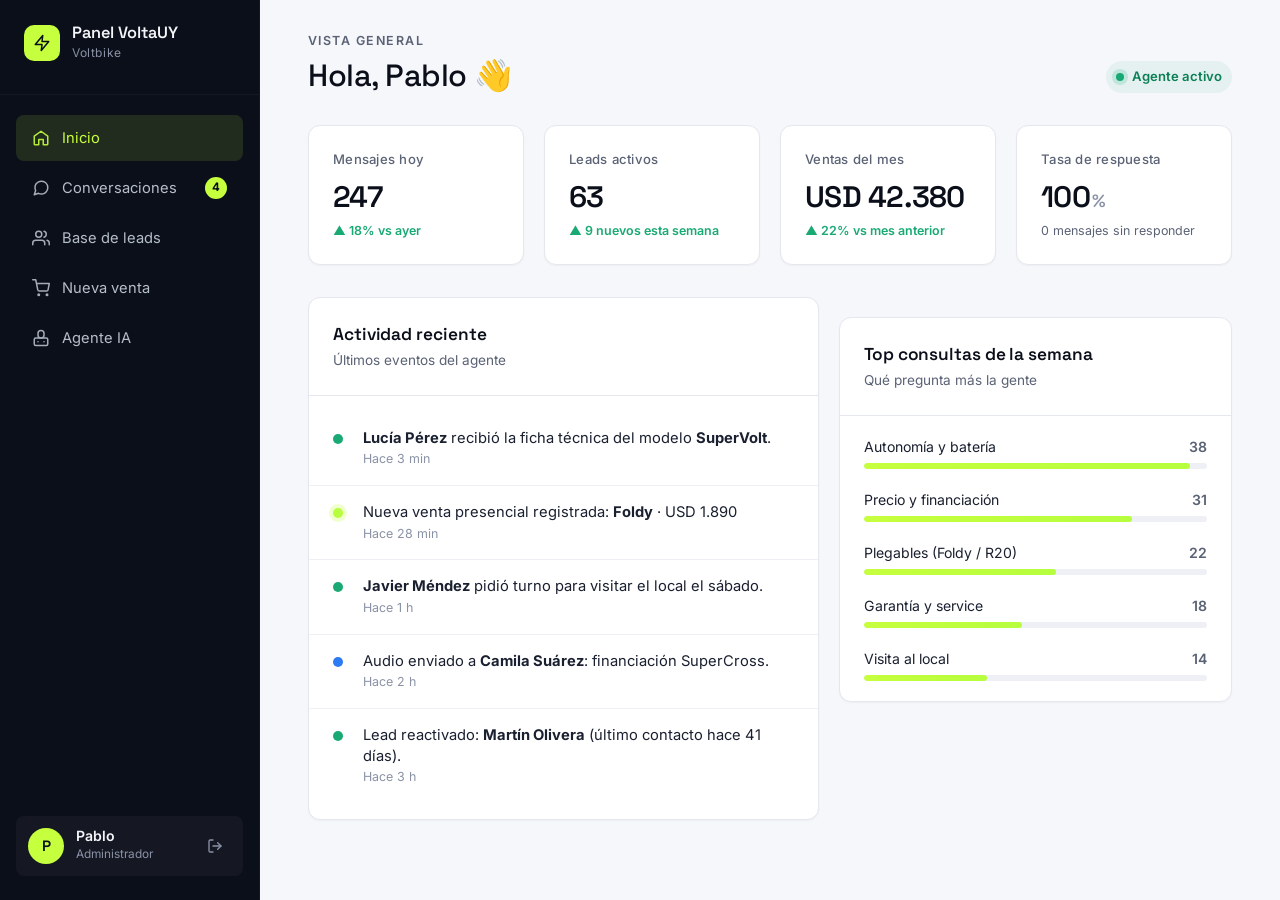
==== panel.html @ d576629a "Primera versión del Panel VoltaUY (demo para llamada de ventas) Sitio estático con login y panel nav" ====
<!DOCTYPE html>
<html lang="es">
<head>
  <meta charset="UTF-8" />
  <meta name="viewport" content="width=device-width, initial-scale=1.0" />
  <meta name="robots" content="noindex, nofollow" />
  <title>Panel VoltaUY</title>

  <link rel="preconnect" href="https://fonts.googleapis.com" />
  <link rel="preconnect" href="https://fonts.gstatic.com" crossorigin />
  <link href="https://fonts.googleapis.com/css2?family=Inter:wght@300;400;500;600;700&family=Space+Grotesk:wght@400;500;600;700&display=swap" rel="stylesheet" />

  <link rel="stylesheet" href="styles.css" />
</head>
<body class="app-body">

  <!-- ============================================================
       LAYOUT
       ============================================================ -->
  <div class="app">

    <!-- ============== SIDEBAR ============== -->
    <aside class="sidebar">
      <div class="sidebar__brand">
        <div class="sidebar__logo" aria-hidden="true">
          <svg viewBox="0 0 24 24" fill="none" stroke="currentColor" stroke-width="2" stroke-linecap="round" stroke-linejoin="round">
            <polygon points="13 2 3 14 12 14 11 22 21 10 12 10 13 2" />
          </svg>
        </div>
        <div>
          <p class="sidebar__brand-name">Panel VoltaUY</p>
          <p class="sidebar__brand-sub">Voltbike</p>
        </div>
      </div>

      <nav class="nav">
        <button type="button" class="nav__item is-active" data-view="inicio">
          <svg viewBox="0 0 24 24" fill="none" stroke="currentColor" stroke-width="2" stroke-linecap="round" stroke-linejoin="round"><path d="M3 9.5 12 3l9 6.5V20a1 1 0 0 1-1 1h-5v-7h-6v7H4a1 1 0 0 1-1-1z"/></svg>
          <span>Inicio</span>
        </button>
        <button type="button" class="nav__item" data-view="conversaciones">
          <svg viewBox="0 0 24 24" fill="none" stroke="currentColor" stroke-width="2" stroke-linecap="round" stroke-linejoin="round"><path d="M21 11.5a8.38 8.38 0 0 1-.9 3.8 8.5 8.5 0 0 1-7.6 4.7 8.38 8.38 0 0 1-3.8-.9L3 21l1.9-5.7a8.38 8.38 0 0 1-.9-3.8 8.5 8.5 0 0 1 4.7-7.6 8.38 8.38 0 0 1 3.8-.9h.5a8.48 8.48 0 0 1 8 8v.5z"/></svg>
          <span>Conversaciones</span>
          <span class="nav__badge">4</span>
        </button>
        <button type="button" class="nav__item" data-view="leads">
          <svg viewBox="0 0 24 24" fill="none" stroke="currentColor" stroke-width="2" stroke-linecap="round" stroke-linejoin="round"><path d="M17 21v-2a4 4 0 0 0-4-4H5a4 4 0 0 0-4 4v2"/><circle cx="9" cy="7" r="4"/><path d="M23 21v-2a4 4 0 0 0-3-3.87"/><path d="M16 3.13a4 4 0 0 1 0 7.75"/></svg>
          <span>Base de leads</span>
        </button>
        <button type="button" class="nav__item" data-view="venta">
          <svg viewBox="0 0 24 24" fill="none" stroke="currentColor" stroke-width="2" stroke-linecap="round" stroke-linejoin="round"><circle cx="9" cy="21" r="1"/><circle cx="20" cy="21" r="1"/><path d="M1 1h4l2.7 13.4a2 2 0 0 0 2 1.6h9.7a2 2 0 0 0 2-1.6L23 6H6"/></svg>
          <span>Nueva venta</span>
        </button>
        <button type="button" class="nav__item" data-view="agente">
          <svg viewBox="0 0 24 24" fill="none" stroke="currentColor" stroke-width="2" stroke-linecap="round" stroke-linejoin="round"><path d="M12 2a4 4 0 0 1 4 4v2a4 4 0 0 1-8 0V6a4 4 0 0 1 4-4z"/><rect x="3" y="12" width="18" height="10" rx="2"/><path d="M8 17h.01"/><path d="M16 17h.01"/></svg>
          <span>Agente IA</span>
        </button>
      </nav>

      <div class="sidebar__foot">
        <div class="userpill" id="userPill">
          <div class="userpill__avatar">P</div>
          <div class="userpill__info">
            <p class="userpill__name" id="userName">Pablo</p>
            <p class="userpill__role">Administrador</p>
          </div>
          <button type="button" class="userpill__out" id="logoutBtn" title="Cerrar sesión">
            <svg viewBox="0 0 24 24" fill="none" stroke="currentColor" stroke-width="2" stroke-linecap="round" stroke-linejoin="round"><path d="M9 21H5a2 2 0 0 1-2-2V5a2 2 0 0 1 2-2h4"/><polyline points="16 17 21 12 16 7"/><line x1="21" y1="12" x2="9" y2="12"/></svg>
          </button>
        </div>
      </div>
    </aside>

    <!-- ============== MAIN ============== -->
    <main class="main">

      <!-- =================================================
           VIEW: INICIO
           ================================================= -->
      <section class="view is-active" data-view="inicio">
        <header class="view__head">
          <div>
            <p class="view__crumb">Vista general</p>
            <h1 class="view__title">Hola, <span id="greetName">Pablo</span> 👋</h1>
          </div>
          <div class="view__head-right">
            <span class="status status--ok"><span class="status__dot"></span> Agente activo</span>
          </div>
        </header>

        <div class="kpis">
          <article class="kpi">
            <p class="kpi__label">Mensajes hoy</p>
            <p class="kpi__value">247</p>
            <p class="kpi__delta kpi__delta--up">▲ 18% vs ayer</p>
          </article>
          <article class="kpi">
            <p class="kpi__label">Leads activos</p>
            <p class="kpi__value">63</p>
            <p class="kpi__delta kpi__delta--up">▲ 9 nuevos esta semana</p>
          </article>
          <article class="kpi">
            <p class="kpi__label">Ventas del mes</p>
            <p class="kpi__value">USD 42.380</p>
            <p class="kpi__delta kpi__delta--up">▲ 22% vs mes anterior</p>
          </article>
          <article class="kpi">
            <p class="kpi__label">Tasa de respuesta</p>
            <p class="kpi__value">100<span class="kpi__small">%</span></p>
            <p class="kpi__delta">0 mensajes sin responder</p>
          </article>
        </div>

        <div class="row">
          <article class="panel">
            <header class="panel__head">
              <h2 class="panel__title">Actividad reciente</h2>
              <p class="panel__sub">Últimos eventos del agente</p>
            </header>
            <ul class="activity">
              <li class="activity__item">
                <span class="activity__dot activity__dot--ok"></span>
                <div>
                  <p class="activity__text"><b>Lucía Pérez</b> recibió la ficha técnica del modelo <b>SuperVolt</b>.</p>
                  <p class="activity__time">Hace 3 min</p>
                </div>
              </li>
              <li class="activity__item">
                <span class="activity__dot activity__dot--sale"></span>
                <div>
                  <p class="activity__text">Nueva venta presencial registrada: <b>Foldy</b> · USD 1.890</p>
                  <p class="activity__time">Hace 28 min</p>
                </div>
              </li>
              <li class="activity__item">
                <span class="activity__dot activity__dot--ok"></span>
                <div>
                  <p class="activity__text"><b>Javier Méndez</b> pidió turno para visitar el local el sábado.</p>
                  <p class="activity__time">Hace 1 h</p>
                </div>
              </li>
              <li class="activity__item">
                <span class="activity__dot activity__dot--audio"></span>
                <div>
                  <p class="activity__text">Audio enviado a <b>Camila Suárez</b>: financiación SuperCross.</p>
                  <p class="activity__time">Hace 2 h</p>
                </div>
              </li>
              <li class="activity__item">
                <span class="activity__dot activity__dot--ok"></span>
                <div>
                  <p class="activity__text">Lead reactivado: <b>Martín Olivera</b> (último contacto hace 41 días).</p>
                  <p class="activity__time">Hace 3 h</p>
                </div>
              </li>
            </ul>
          </article>

          <article class="panel">
            <header class="panel__head">
              <h2 class="panel__title">Top consultas de la semana</h2>
              <p class="panel__sub">Qué pregunta más la gente</p>
            </header>
            <ul class="bars">
              <li>
                <div class="bars__row"><span>Autonomía y batería</span><span class="bars__n">38</span></div>
                <div class="bars__track"><div class="bars__fill" style="width: 95%"></div></div>
              </li>
              <li>
                <div class="bars__row"><span>Precio y financiación</span><span class="bars__n">31</span></div>
                <div class="bars__track"><div class="bars__fill" style="width: 78%"></div></div>
              </li>
              <li>
                <div class="bars__row"><span>Plegables (Foldy / R20)</span><span class="bars__n">22</span></div>
                <div class="bars__track"><div class="bars__fill" style="width: 56%"></div></div>
              </li>
              <li>
                <div class="bars__row"><span>Garantía y service</span><span class="bars__n">18</span></div>
                <div class="bars__track"><div class="bars__fill" style="width: 46%"></div></div>
              </li>
              <li>
                <div class="bars__row"><span>Visita al local</span><span class="bars__n">14</span></div>
                <div class="bars__track"><div class="bars__fill" style="width: 36%"></div></div>
              </li>
            </ul>
          </article>
        </div>
      </section>

      <!-- =================================================
           VIEW: CONVERSACIONES
           ================================================= -->
      <section class="view" data-view="conversaciones">
        <header class="view__head">
          <div>
            <p class="view__crumb">WhatsApp · en vivo</p>
            <h1 class="view__title">Conversaciones</h1>
          </div>
          <div class="view__head-right">
            <span class="status status--ok"><span class="status__dot"></span> El agente está atendiendo</span>
          </div>
        </header>

        <div class="chats">

          <!-- chat list -->
          <aside class="chats__list">
            <div class="chats__search">
              <svg viewBox="0 0 24 24" fill="none" stroke="currentColor" stroke-width="2" stroke-linecap="round" stroke-linejoin="round"><circle cx="11" cy="11" r="8"/><line x1="21" y1="21" x2="16.65" y2="16.65"/></svg>
              <input type="text" placeholder="Buscar conversación..." />
            </div>

            <button type="button" class="chat is-active" data-chat="lucia">
              <div class="chat__avatar" style="background:#FCE3B4;color:#7B4A00">LP</div>
              <div class="chat__body">
                <div class="chat__top"><span class="chat__name">Lucía Pérez</span><span class="chat__time">14:02</span></div>
                <p class="chat__preview">Perfecto, ¿la SuperVolt tiene autonomía...</p>
              </div>
              <span class="chat__badge">2</span>
            </button>

            <button type="button" class="chat" data-chat="javier">
              <div class="chat__avatar" style="background:#D7F1FF;color:#0B5A82">JM</div>
              <div class="chat__body">
                <div class="chat__top"><span class="chat__name">Javier Méndez</span><span class="chat__time">13:48</span></div>
                <p class="chat__preview">Buenísimo, paso el sábado por el local.</p>
              </div>
            </button>

            <button type="button" class="chat" data-chat="camila">
              <div class="chat__avatar" style="background:#E5E0FF;color:#3B2A8C">CS</div>
              <div class="chat__body">
                <div class="chat__top"><span class="chat__name">Camila Suárez</span><span class="chat__time">13:21</span></div>
                <p class="chat__preview">🎙️ Audio enviado · financiación</p>
              </div>
            </button>

            <button type="button" class="chat" data-chat="martin">
              <div class="chat__avatar" style="background:#FFE0E0;color:#8A1A1A">MO</div>
              <div class="chat__body">
                <div class="chat__top"><span class="chat__name">Martín Olivera</span><span class="chat__time">12:55</span></div>
                <p class="chat__preview">Sí, sigo interesado en la Grace.</p>
              </div>
            </button>

            <button type="button" class="chat" data-chat="sofia">
              <div class="chat__avatar" style="background:#E0F4DD;color:#1F5C18">SR</div>
              <div class="chat__body">
                <div class="chat__top"><span class="chat__name">Sofía Ramos</span><span class="chat__time">12:30</span></div>
                <p class="chat__preview">¿La Plegable R20 viene en negro?</p>
              </div>
            </button>

            <button type="button" class="chat" data-chat="diego">
              <div class="chat__avatar" style="background:#F4E4D9;color:#7A4218">DV</div>
              <div class="chat__body">
                <div class="chat__top"><span class="chat__name">Diego Vázquez</span><span class="chat__time">11:42</span></div>
                <p class="chat__preview">Listo, espero la confirmación.</p>
              </div>
            </button>

            <button type="button" class="chat" data-chat="ana">
              <div class="chat__avatar" style="background:#DFEEFF;color:#1A4480">AT</div>
              <div class="chat__body">
                <div class="chat__top"><span class="chat__name">Ana Torres</span><span class="chat__time">10:08</span></div>
                <p class="chat__preview">Gracias por la info, lo pienso y aviso.</p>
              </div>
            </button>
          </aside>

          <!-- chat detail -->
          <section class="chats__view">
            <header class="chats__head">
              <div class="chats__head-info">
                <div class="chat__avatar chat__avatar--lg" style="background:#FCE3B4;color:#7B4A00">LP</div>
                <div>
                  <p class="chats__name" id="chatName">Lucía Pérez</p>
                  <p class="chats__phone" id="chatPhone">+598 99 412 380 · en conversación</p>
                </div>
              </div>
              <div class="chats__head-actions">
                <button type="button" class="btn btn--ghost" id="takeControlBtn">
                  <svg viewBox="0 0 24 24" fill="none" stroke="currentColor" stroke-width="2" stroke-linecap="round" stroke-linejoin="round"><rect x="6" y="4" width="4" height="16"/><rect x="14" y="4" width="4" height="16"/></svg>
                  Pausar agente
                </button>
              </div>
            </header>

            <div class="chats__banner" id="chatBanner">
              <svg viewBox="0 0 24 24" fill="none" stroke="currentColor" stroke-width="2" stroke-linecap="round" stroke-linejoin="round"><circle cx="12" cy="12" r="10"/><polyline points="12 6 12 12 16 14"/></svg>
              <span>El agente IA está respondiendo esta conversación automáticamente.</span>
            </div>

            <div class="chats__stream" id="chatStream">
              <div class="bubble bubble--in">
                <p>Hola! Vi la SuperVolt en su web, ¿qué autonomía real tiene?</p>
                <span class="bubble__time">13:54</span>
              </div>
              <div class="bubble bubble--out bubble--ai">
                <span class="bubble__tag">Agente IA</span>
                <p>¡Hola Lucía! 👋 La SuperVolt rinde entre 40 y 55 km dependiendo del modo (eco / sport) y el peso del rider. Tiene batería de 48V y motor 350W.</p>
                <span class="bubble__time">13:54</span>
              </div>
              <div class="bubble bubble--in">
                <p>¿Y la financiación? Estoy en Montevideo.</p>
                <span class="bubble__time">13:57</span>
              </div>
              <div class="bubble bubble--out bubble--ai">
                <span class="bubble__tag">Agente IA</span>
                <p>Te paso un audio breve con las opciones que tenemos hoy 👇</p>
                <span class="bubble__time">13:57</span>
              </div>
              <div class="bubble bubble--out bubble--ai bubble--audio">
                <span class="bubble__tag">Agente IA · audio</span>
                <div class="audio">
                  <button class="audio__play" type="button" aria-label="Reproducir">
                    <svg viewBox="0 0 24 24" fill="currentColor"><polygon points="6 4 20 12 6 20 6 4"/></svg>
                  </button>
                  <div class="audio__wave" aria-hidden="true">
                    <span></span><span></span><span></span><span></span><span></span><span></span><span></span><span></span><span></span><span></span><span></span><span></span><span></span><span></span><span></span><span></span><span></span><span></span>
                  </div>
                  <span class="audio__time">0:48</span>
                </div>
                <span class="bubble__time">13:58</span>
              </div>
              <div class="bubble bubble--in">
                <p>Perfecto, ¿la SuperVolt tiene autonomía suficiente para venir desde Carrasco al Centro?</p>
                <span class="bubble__time">14:02</span>
              </div>
            </div>

            <footer class="chats__compose">
              <input type="text" placeholder="Escribir mensaje (al enviar, el agente queda en pausa)..." />
              <button type="button" class="btn btn--primary">
                <svg viewBox="0 0 24 24" fill="none" stroke="currentColor" stroke-width="2" stroke-linecap="round" stroke-linejoin="round"><line x1="22" y1="2" x2="11" y2="13"/><polygon points="22 2 15 22 11 13 2 9 22 2"/></svg>
                Enviar
              </button>
            </footer>
          </section>
        </div>
      </section>

      <!-- =================================================
           VIEW: BASE DE LEADS
           ================================================= -->
      <section class="view" data-view="leads">
        <header class="view__head">
          <div>
            <p class="view__crumb">CRM · clientes y prospectos</p>
            <h1 class="view__title">Base de leads</h1>
          </div>
          <div class="view__head-right">
            <input type="text" class="input input--search" placeholder="Buscar por nombre o teléfono..." id="leadsSearch" />
          </div>
        </header>

        <div class="leads__stats">
          <span class="chip chip--ok">63 activos</span>
          <span class="chip">128 en seguimiento</span>
          <span class="chip">42 enfriados (más de 30 días)</span>
        </div>

        <div class="table-wrap">
          <table class="table" id="leadsTable">
            <thead>
              <tr>
                <th>Cliente</th>
                <th>Teléfono</th>
                <th>Estado</th>
                <th>Producto de interés</th>
                <th>Última interacción</th>
                <th class="ta-right">Acción</th>
              </tr>
            </thead>
            <tbody id="leadsBody"><!-- populated by JS --></tbody>
          </table>
        </div>
      </section>

      <!-- =================================================
           VIEW: NUEVA VENTA
           ================================================= -->
      <section class="view" data-view="venta">
        <header class="view__head">
          <div>
            <p class="view__crumb">Cargar venta presencial</p>
            <h1 class="view__title">Nueva venta</h1>
          </div>
        </header>

        <p class="view__lede">
          Registrá una venta que se cerró en el local. Los datos se suman a la base de clientes y disparan el flujo de posventa.
        </p>

        <form class="form" id="ventaForm">
          <div class="form__grid">
            <div class="field">
              <label for="vName">Nombre completo</label>
              <input id="vName" name="nombre" type="text" required placeholder="Ej: Pablo Rodríguez" />
            </div>
            <div class="field">
              <label for="vPhone">Número de teléfono</label>
              <input id="vPhone" name="telefono" type="tel" required placeholder="+598 99 ..." />
            </div>
          </div>

          <div class="field">
            <label>Productos comprados</label>
            <p class="field__hint">Marcá uno o varios. El total se calcula solo.</p>
            <div class="products" id="products"><!-- populated by JS --></div>
          </div>

          <div class="form__foot">
            <div class="total">
              <span class="total__label">Total</span>
              <span class="total__amount">USD <span id="vTotal">0</span></span>
            </div>
            <button type="submit" class="btn btn--primary btn--lg">
              Registrar venta
              <svg viewBox="0 0 24 24" fill="none" stroke="currentColor" stroke-width="2" stroke-linecap="round" stroke-linejoin="round"><polyline points="20 6 9 17 4 12"/></svg>
            </button>
          </div>
        </form>
      </section>

      <!-- =================================================
           VIEW: AGENTE IA
           ================================================= -->
      <section class="view" data-view="agente">
        <header class="view__head">
          <div>
            <p class="view__crumb">Configuración</p>
            <h1 class="view__title">Agente IA</h1>
          </div>
        </header>

        <article class="panel">
          <header class="panel__head panel__head--row">
            <div>
              <h2 class="panel__title">Estado</h2>
              <p class="panel__sub" id="agentSub">El agente está atendiendo el 100% de las conversaciones entrantes.</p>
            </div>
            <label class="toggle">
              <input type="checkbox" id="agentToggle" checked />
              <span class="toggle__slider" aria-hidden="true"></span>
              <span class="toggle__label" id="toggleLabel">Activo</span>
            </label>
          </header>

          <div class="agent-stats">
            <div>
              <p class="agent-stats__num">100%</p>
              <p class="agent-stats__label">Tasa de respuesta</p>
            </div>
            <div>
              <p class="agent-stats__num">8s</p>
              <p class="agent-stats__label">Tiempo de respuesta promedio</p>
            </div>
            <div>
              <p class="agent-stats__num">12</p>
              <p class="agent-stats__label">Audios enviados hoy</p>
            </div>
          </div>
        </article>

        <article class="panel">
          <header class="panel__head">
            <h2 class="panel__title">Audios pregrabados</h2>
            <p class="panel__sub">Los manda el agente en los momentos clave.</p>
          </header>
          <ul class="audios">
            <li>
              <div class="audios__info"><b>Presentación VoltaUY</b> · 35s</div>
              <button class="btn btn--ghost btn--sm"><svg viewBox="0 0 24 24" fill="currentColor"><polygon points="6 4 20 12 6 20 6 4"/></svg> Reproducir</button>
            </li>
            <li>
              <div class="audios__info"><b>Financiación · planes 12 cuotas</b> · 48s</div>
              <button class="btn btn--ghost btn--sm"><svg viewBox="0 0 24 24" fill="currentColor"><polygon points="6 4 20 12 6 20 6 4"/></svg> Reproducir</button>
            </li>
            <li>
              <div class="audios__info"><b>Cómo llegar al local</b> · 22s</div>
              <button class="btn btn--ghost btn--sm"><svg viewBox="0 0 24 24" fill="currentColor"><polygon points="6 4 20 12 6 20 6 4"/></svg> Reproducir</button>
            </li>
            <li>
              <div class="audios__info"><b>Garantía y service</b> · 41s</div>
              <button class="btn btn--ghost btn--sm"><svg viewBox="0 0 24 24" fill="currentColor"><polygon points="6 4 20 12 6 20 6 4"/></svg> Reproducir</button>
            </li>
          </ul>
        </article>
      </section>

    </main>
  </div>

  <!-- Toast -->
  <div class="toast" id="toast" aria-live="polite"></div>

  <script src="app.js"></script>
</body>
</html>
---- styles.css ----
/* ============================================================
   Panel VoltaUY — demo
   ============================================================ */

:root {
  /* color — paleta cohesiva con la propuesta */
  --ink:        #0B0F1A;
  --ink-2:      #1A2030;
  --muted:      #5A6275;
  --muted-2:    #8A92A6;
  --line:       #E5E7EE;
  --line-2:     #EEF0F5;
  --bg:         #F6F7FB;
  --surface:    #FFFFFF;
  --dark:       #0B0F1A;
  --dark-2:     #141926;

  --accent:     #C6FF3D;
  --accent-2:   #B6FE3E;
  --accent-ink: #0B0F1A;

  --ok:         #19A974;
  --warn:       #E0A92A;
  --bad:        #D9445A;
  --info:       #2D7BF4;

  /* type */
  --font-display: "Space Grotesk", system-ui, sans-serif;
  --font-body:    "Inter", system-ui, sans-serif;

  /* spacing */
  --s-1: 0.25rem;
  --s-2: 0.5rem;
  --s-3: 0.75rem;
  --s-4: 1rem;
  --s-5: 1.25rem;
  --s-6: 1.5rem;
  --s-7: 2rem;
  --s-8: 3rem;
  --s-9: 4rem;

  --radius:    12px;
  --radius-sm: 8px;
  --radius-lg: 18px;

  --shadow-sm: 0 1px 2px rgba(11, 15, 26, 0.04);
  --shadow:    0 4px 18px -8px rgba(11, 15, 26, 0.12);
  --shadow-lg: 0 24px 60px -28px rgba(11, 15, 26, 0.25);

  --ease: cubic-bezier(0.22, 0.61, 0.36, 1);
}

* , *::before, *::after { box-sizing: border-box; }
html, body { margin: 0; padding: 0; }
body {
  font-family: var(--font-body);
  font-size: 0.9375rem;
  line-height: 1.5;
  color: var(--ink);
  background: var(--bg);
  -webkit-font-smoothing: antialiased;
  -moz-osx-font-smoothing: grayscale;
}
button { font: inherit; cursor: pointer; }
input, textarea, select { font: inherit; }
ul { list-style: none; padding: 0; margin: 0; }
h1, h2, h3, p { margin: 0; }
svg { display: block; }

::selection { background: var(--accent); color: var(--accent-ink); }

/* ============================================================
   LOGIN
   ============================================================ */
.login-body {
  min-height: 100vh;
  background:
    radial-gradient(1200px 600px at 10% 10%, rgba(198, 255, 61, 0.10), transparent 55%),
    radial-gradient(900px 500px at 90% 90%, rgba(198, 255, 61, 0.06), transparent 60%),
    var(--dark);
  color: #F4F5F8;
  display: grid;
  place-items: center;
  padding: var(--s-7);
}
.login {
  width: 100%;
  max-width: 460px;
  padding: var(--s-8) var(--s-7);
  background: rgba(20, 25, 38, 0.6);
  backdrop-filter: blur(10px);
  border: 1px solid rgba(255, 255, 255, 0.06);
  border-radius: var(--radius-lg);
  text-align: center;
}
.login__brand { display: inline-flex; align-items: center; gap: var(--s-3); margin-bottom: var(--s-7); }
.login__logo {
  width: 36px; height: 36px;
  display: inline-flex; align-items: center; justify-content: center;
  background: var(--accent); color: var(--accent-ink);
  border-radius: 10px;
}
.login__logo svg { width: 18px; height: 18px; }
.login__tag {
  font-family: var(--font-display);
  font-size: 1.05rem;
  font-weight: 600;
  letter-spacing: 0.01em;
}
.login__title {
  font-family: var(--font-display);
  font-size: 1.5rem;
  font-weight: 500;
  letter-spacing: -0.015em;
  line-height: 1.2;
  margin-bottom: var(--s-2);
}
.login__sub { color: #8A92A6; font-size: 0.9rem; margin-bottom: var(--s-7); }
.user-tile {
  width: 100%;
  display: grid;
  grid-template-columns: 48px 1fr 24px;
  gap: var(--s-4);
  align-items: center;
  padding: var(--s-4) var(--s-5);
  background: rgba(255, 255, 255, 0.04);
  border: 1px solid rgba(255, 255, 255, 0.08);
  border-radius: 14px;
  color: #F4F5F8;
  text-align: left;
  transition: background 0.2s var(--ease), border-color 0.2s var(--ease), transform 0.2s var(--ease);
}
.user-tile:hover {
  background: rgba(198, 255, 61, 0.08);
  border-color: rgba(198, 255, 61, 0.4);
  transform: translateY(-1px);
}
.user-tile__avatar {
  width: 48px; height: 48px;
  display: inline-flex; align-items: center; justify-content: center;
  background: var(--accent); color: var(--accent-ink);
  border-radius: 50%;
  font-family: var(--font-display);
  font-weight: 600;
  font-size: 1.25rem;
}
.user-tile__name { font-family: var(--font-display); font-weight: 600; font-size: 1.05rem; }
.user-tile__role { color: #8A92A6; font-size: 0.85rem; }
.user-tile__arrow { color: #8A92A6; display: inline-flex; }
.user-tile__arrow svg { width: 20px; height: 20px; }
.user-tile:hover .user-tile__arrow { color: var(--accent); }
.login__foot { margin-top: var(--s-7); color: #5A6275; font-size: 0.78rem; letter-spacing: 0.12em; text-transform: uppercase; }

/* ============================================================
   APP LAYOUT
   ============================================================ */
.app-body { min-height: 100vh; background: var(--bg); }
.app {
  display: grid;
  grid-template-columns: 260px 1fr;
  min-height: 100vh;
}

/* sidebar */
.sidebar {
  background: var(--dark);
  color: #F4F5F8;
  display: flex;
  flex-direction: column;
  padding: var(--s-6) 0;
  border-right: 1px solid rgba(255, 255, 255, 0.04);
}
.sidebar__brand {
  display: flex;
  align-items: center;
  gap: var(--s-3);
  padding: 0 var(--s-6) var(--s-7);
  border-bottom: 1px solid rgba(255, 255, 255, 0.04);
  margin-bottom: var(--s-5);
}
.sidebar__logo {
  width: 36px; height: 36px;
  display: inline-flex; align-items: center; justify-content: center;
  background: var(--accent); color: var(--accent-ink);
  border-radius: 10px;
  flex-shrink: 0;
}
.sidebar__logo svg { width: 18px; height: 18px; }
.sidebar__brand-name { font-family: var(--font-display); font-weight: 600; font-size: 1.02rem; line-height: 1.1; }
.sidebar__brand-sub { font-size: 0.75rem; color: #8A92A6; letter-spacing: 0.05em; margin-top: 2px; }

.nav {
  flex: 1;
  display: flex;
  flex-direction: column;
  gap: var(--s-1);
  padding: 0 var(--s-4);
}
.nav__item {
  display: flex;
  align-items: center;
  gap: var(--s-3);
  padding: var(--s-3) var(--s-4);
  background: transparent;
  border: none;
  border-radius: var(--radius-sm);
  color: #B6BEC9;
  font-size: 0.92rem;
  text-align: left;
  transition: background 0.18s var(--ease), color 0.18s var(--ease);
}
.nav__item svg { width: 18px; height: 18px; flex-shrink: 0; opacity: 0.9; }
.nav__item:hover { background: rgba(255, 255, 255, 0.04); color: #F4F5F8; }
.nav__item.is-active { background: rgba(198, 255, 61, 0.12); color: var(--accent); }
.nav__item.is-active svg { color: var(--accent); }
.nav__badge {
  margin-left: auto;
  display: inline-flex;
  align-items: center;
  justify-content: center;
  min-width: 22px;
  height: 22px;
  padding: 0 6px;
  background: var(--accent);
  color: var(--accent-ink);
  border-radius: 11px;
  font-size: 0.72rem;
  font-weight: 700;
}

.sidebar__foot { padding: var(--s-5) var(--s-4) 0; }
.userpill {
  display: grid;
  grid-template-columns: 36px 1fr auto;
  gap: var(--s-3);
  align-items: center;
  padding: var(--s-3);
  background: rgba(255, 255, 255, 0.04);
  border-radius: var(--radius-sm);
}
.userpill__avatar {
  width: 36px; height: 36px;
  border-radius: 50%;
  background: var(--accent);
  color: var(--accent-ink);
  display: inline-flex;
  align-items: center;
  justify-content: center;
  font-family: var(--font-display);
  font-weight: 600;
}
.userpill__name { font-weight: 600; font-size: 0.88rem; line-height: 1.1; }
.userpill__role { color: #8A92A6; font-size: 0.74rem; margin-top: 2px; }
.userpill__out {
  background: transparent;
  border: none;
  color: #8A92A6;
  padding: var(--s-2);
  border-radius: 6px;
  display: inline-flex;
}
.userpill__out svg { width: 16px; height: 16px; }
.userpill__out:hover { color: var(--accent); background: rgba(255, 255, 255, 0.04); }

/* main */
.main {
  padding: var(--s-7) var(--s-8);
  overflow-x: auto;
}

/* ============================================================
   VIEW
   ============================================================ */
.view { display: none; animation: fadeIn 0.25s var(--ease); }
.view.is-active { display: block; }
@keyframes fadeIn {
  from { opacity: 0; transform: translateY(6px); }
  to   { opacity: 1; transform: none; }
}

.view__head {
  display: flex;
  align-items: end;
  justify-content: space-between;
  gap: var(--s-5);
  margin-bottom: var(--s-7);
  flex-wrap: wrap;
}
.view__crumb {
  font-size: 0.78rem;
  letter-spacing: 0.12em;
  text-transform: uppercase;
  color: var(--muted);
  margin-bottom: var(--s-2);
  font-weight: 600;
}
.view__title {
  font-family: var(--font-display);
  font-size: clamp(1.6rem, 2.4vw, 2.1rem);
  font-weight: 500;
  letter-spacing: -0.015em;
  line-height: 1.1;
}
.view__lede {
  color: var(--muted);
  font-size: 1rem;
  margin-bottom: var(--s-7);
  max-width: 60ch;
}

.status {
  display: inline-flex;
  align-items: center;
  gap: var(--s-2);
  padding: 6px 10px;
  background: rgba(25, 169, 116, 0.08);
  color: #0B7F55;
  border-radius: 999px;
  font-size: 0.82rem;
  font-weight: 600;
}
.status__dot {
  width: 8px; height: 8px;
  border-radius: 50%;
  background: var(--ok);
  display: inline-block;
  box-shadow: 0 0 0 4px rgba(25, 169, 116, 0.18);
  animation: pulse 2s infinite;
}
.status--ok { color: #0B7F55; }
@keyframes pulse {
  0%, 100% { box-shadow: 0 0 0 4px rgba(25, 169, 116, 0.18); }
  50%      { box-shadow: 0 0 0 6px rgba(25, 169, 116, 0.08); }
}

/* ============================================================
   KPIs
   ============================================================ */
.kpis {
  display: grid;
  grid-template-columns: repeat(4, 1fr);
  gap: var(--s-5);
  margin-bottom: var(--s-7);
}
.kpi {
  padding: var(--s-6);
  background: var(--surface);
  border: 1px solid var(--line);
  border-radius: var(--radius);
  box-shadow: var(--shadow-sm);
}
.kpi__label { color: var(--muted); font-size: 0.82rem; font-weight: 500; letter-spacing: 0.02em; }
.kpi__value {
  font-family: var(--font-display);
  font-size: 1.85rem;
  font-weight: 600;
  letter-spacing: -0.025em;
  line-height: 1.1;
  margin: var(--s-3) 0 var(--s-2);
}
.kpi__small { font-size: 0.6em; color: var(--muted-2); margin-left: 2px; }
.kpi__delta { font-size: 0.78rem; color: var(--muted); }
.kpi__delta--up { color: var(--ok); font-weight: 600; }

/* ============================================================
   Panels & rows
   ============================================================ */
.row {
  display: grid;
  grid-template-columns: 1.3fr 1fr;
  gap: var(--s-5);
  align-items: start;
}
.panel {
  background: var(--surface);
  border: 1px solid var(--line);
  border-radius: var(--radius);
  box-shadow: var(--shadow-sm);
  overflow: hidden;
}
.panel + .panel { margin-top: var(--s-5); }
.panel__head { padding: var(--s-6); border-bottom: 1px solid var(--line); }
.panel__head--row { display: flex; align-items: center; justify-content: space-between; gap: var(--s-5); }
.panel__title { font-family: var(--font-display); font-size: 1.08rem; font-weight: 600; letter-spacing: -0.005em; }
.panel__sub { color: var(--muted); font-size: 0.85rem; margin-top: 2px; }

/* activity feed */
.activity { padding: var(--s-4) 0; }
.activity__item {
  display: grid;
  grid-template-columns: 14px 1fr;
  gap: var(--s-4);
  padding: var(--s-4) var(--s-6);
  border-bottom: 1px solid var(--line-2);
}
.activity__item:last-child { border-bottom: none; }
.activity__dot {
  width: 10px; height: 10px;
  border-radius: 50%;
  background: var(--ok);
  margin-top: 6px;
}
.activity__dot--sale { background: var(--accent-2); box-shadow: 0 0 0 4px rgba(198, 255, 61, 0.25); }
.activity__dot--audio { background: var(--info); }
.activity__text { font-size: 0.92rem; line-height: 1.4; color: var(--ink-2); }
.activity__time { color: var(--muted-2); font-size: 0.78rem; margin-top: 2px; }

/* bars */
.bars { padding: var(--s-5) var(--s-6); display: flex; flex-direction: column; gap: var(--s-5); }
.bars__row { display: flex; justify-content: space-between; font-size: 0.88rem; margin-bottom: 6px; color: var(--ink-2); }
.bars__n { font-weight: 600; color: var(--muted); }
.bars__track { height: 6px; background: var(--line-2); border-radius: 3px; overflow: hidden; }
.bars__fill {
  height: 100%;
  background: linear-gradient(90deg, var(--accent), var(--accent-2));
  border-radius: 3px;
}

/* ============================================================
   CONVERSACIONES
   ============================================================ */
.chats {
  display: grid;
  grid-template-columns: 320px 1fr;
  height: calc(100vh - 200px);
  min-height: 540px;
  background: var(--surface);
  border: 1px solid var(--line);
  border-radius: var(--radius);
  overflow: hidden;
  box-shadow: var(--shadow-sm);
}
.chats__list {
  border-right: 1px solid var(--line);
  overflow-y: auto;
  background: #FAFBFD;
}
.chats__search {
  position: sticky; top: 0;
  background: #FAFBFD;
  padding: var(--s-4);
  border-bottom: 1px solid var(--line);
  display: flex; align-items: center; gap: var(--s-3);
  z-index: 1;
}
.chats__search svg { width: 16px; height: 16px; color: var(--muted-2); flex-shrink: 0; }
.chats__search input {
  flex: 1;
  border: none;
  background: transparent;
  outline: none;
  font-size: 0.9rem;
}
.chat {
  width: 100%;
  display: grid;
  grid-template-columns: 44px 1fr auto;
  gap: var(--s-3);
  align-items: center;
  padding: var(--s-4);
  background: transparent;
  border: none;
  border-bottom: 1px solid var(--line-2);
  text-align: left;
  transition: background 0.15s var(--ease);
}
.chat:hover { background: rgba(0, 0, 0, 0.02); }
.chat.is-active { background: rgba(198, 255, 61, 0.10); }
.chat__avatar {
  width: 44px; height: 44px;
  border-radius: 50%;
  display: inline-flex;
  align-items: center;
  justify-content: center;
  font-family: var(--font-display);
  font-weight: 600;
  font-size: 0.95rem;
}
.chat__avatar--lg { width: 48px; height: 48px; font-size: 1.05rem; }
.chat__top { display: flex; justify-content: space-between; align-items: baseline; gap: var(--s-2); }
.chat__name { font-weight: 600; font-size: 0.92rem; color: var(--ink); }
.chat__time { font-size: 0.72rem; color: var(--muted-2); }
.chat__preview {
  font-size: 0.82rem;
  color: var(--muted);
  margin-top: 2px;
  overflow: hidden;
  text-overflow: ellipsis;
  white-space: nowrap;
}
.chat__badge {
  display: inline-flex;
  align-items: center;
  justify-content: center;
  min-width: 20px; height: 20px;
  padding: 0 6px;
  background: var(--accent);
  color: var(--accent-ink);
  border-radius: 10px;
  font-size: 0.7rem;
  font-weight: 700;
}

.chats__view { display: flex; flex-direction: column; min-width: 0; }
.chats__head {
  display: flex; align-items: center; justify-content: space-between;
  padding: var(--s-4) var(--s-6);
  border-bottom: 1px solid var(--line);
  gap: var(--s-4);
}
.chats__head-info { display: flex; align-items: center; gap: var(--s-3); }
.chats__name { font-family: var(--font-display); font-weight: 600; font-size: 1.05rem; }
.chats__phone { font-size: 0.8rem; color: var(--muted); }
.chats__banner {
  display: flex;
  align-items: center;
  gap: var(--s-3);
  padding: var(--s-3) var(--s-6);
  background: rgba(198, 255, 61, 0.12);
  color: var(--ink);
  font-size: 0.85rem;
  border-bottom: 1px solid var(--line);
}
.chats__banner.is-paused {
  background: rgba(217, 68, 90, 0.10);
  color: #8A1E2E;
}
.chats__banner svg { width: 16px; height: 16px; flex-shrink: 0; }
.chats__stream {
  flex: 1;
  overflow-y: auto;
  padding: var(--s-5) var(--s-6);
  background:
    linear-gradient(180deg, rgba(198, 255, 61, 0.025), transparent 200px),
    #FAFBFD;
  display: flex;
  flex-direction: column;
  gap: var(--s-3);
}
.bubble {
  max-width: 70%;
  padding: var(--s-3) var(--s-4) var(--s-4);
  border-radius: 14px;
  position: relative;
  background: #fff;
  border: 1px solid var(--line);
  font-size: 0.92rem;
  line-height: 1.4;
}
.bubble--in { align-self: flex-start; }
.bubble--out {
  align-self: flex-end;
  background: var(--dark);
  color: #F4F5F8;
  border-color: var(--dark);
}
.bubble--ai { background: var(--dark); border-color: var(--dark); }
.bubble__tag {
  display: inline-block;
  font-size: 0.68rem;
  letter-spacing: 0.1em;
  text-transform: uppercase;
  color: var(--accent);
  font-weight: 700;
  margin-bottom: 4px;
}
.bubble__time {
  display: block;
  font-size: 0.68rem;
  color: var(--muted-2);
  margin-top: 4px;
}
.bubble--out .bubble__time { color: #8A92A6; }

.bubble--audio { padding: var(--s-3) var(--s-4); }
.audio {
  display: grid;
  grid-template-columns: 32px 1fr auto;
  gap: var(--s-3);
  align-items: center;
  margin: 6px 0;
}
.audio__play {
  width: 32px; height: 32px;
  border-radius: 50%;
  background: var(--accent);
  color: var(--accent-ink);
  border: none;
  display: inline-flex;
  align-items: center;
  justify-content: center;
}
.audio__play svg { width: 14px; height: 14px; }
.audio__wave { display: flex; align-items: center; gap: 2px; }
.audio__wave span {
  width: 3px;
  background: rgba(198, 255, 61, 0.6);
  border-radius: 2px;
  display: inline-block;
}
.audio__wave span:nth-child(1)  { height: 8px; }
.audio__wave span:nth-child(2)  { height: 14px; }
.audio__wave span:nth-child(3)  { height: 10px; }
.audio__wave span:nth-child(4)  { height: 18px; }
.audio__wave span:nth-child(5)  { height: 22px; }
.audio__wave span:nth-child(6)  { height: 14px; }
.audio__wave span:nth-child(7)  { height: 8px; }
.audio__wave span:nth-child(8)  { height: 16px; }
.audio__wave span:nth-child(9)  { height: 20px; }
.audio__wave span:nth-child(10) { height: 12px; }
.audio__wave span:nth-child(11) { height: 8px; }
.audio__wave span:nth-child(12) { height: 14px; }
.audio__wave span:nth-child(13) { height: 18px; }
.audio__wave span:nth-child(14) { height: 10px; }
.audio__wave span:nth-child(15) { height: 16px; }
.audio__wave span:nth-child(16) { height: 22px; }
.audio__wave span:nth-child(17) { height: 14px; }
.audio__wave span:nth-child(18) { height: 8px; }
.audio__time { color: #8A92A6; font-size: 0.78rem; }

.chats__compose {
  padding: var(--s-4) var(--s-6);
  border-top: 1px solid var(--line);
  display: flex;
  gap: var(--s-3);
  background: #fff;
}
.chats__compose input {
  flex: 1;
  padding: var(--s-3) var(--s-4);
  border: 1px solid var(--line);
  border-radius: 10px;
  outline: none;
  transition: border-color 0.15s;
}
.chats__compose input:focus { border-color: var(--ink); }

/* ============================================================
   LEADS
   ============================================================ */
.leads__stats { display: flex; gap: var(--s-3); margin-bottom: var(--s-5); flex-wrap: wrap; }
.chip {
  display: inline-flex;
  align-items: center;
  padding: 6px 12px;
  background: var(--surface);
  border: 1px solid var(--line);
  border-radius: 999px;
  font-size: 0.82rem;
  color: var(--muted);
  font-weight: 500;
}
.chip--ok { background: rgba(25, 169, 116, 0.08); color: #0B7F55; border-color: rgba(25, 169, 116, 0.18); }

.table-wrap {
  background: var(--surface);
  border: 1px solid var(--line);
  border-radius: var(--radius);
  overflow: hidden;
  box-shadow: var(--shadow-sm);
}
.table { width: 100%; border-collapse: collapse; }
.table th {
  text-align: left;
  font-size: 0.74rem;
  font-weight: 600;
  letter-spacing: 0.08em;
  text-transform: uppercase;
  color: var(--muted);
  padding: var(--s-4) var(--s-5);
  background: #FAFBFD;
  border-bottom: 1px solid var(--line);
}
.table th.ta-right { text-align: right; }
.table td {
  padding: var(--s-4) var(--s-5);
  border-bottom: 1px solid var(--line-2);
  font-size: 0.9rem;
  vertical-align: middle;
  color: var(--ink-2);
}
.table tr:last-child td { border-bottom: none; }
.table tr:hover { background: rgba(0, 0, 0, 0.015); }
.lead-name { font-weight: 600; color: var(--ink); }
.lead-sub { color: var(--muted); font-size: 0.78rem; margin-top: 2px; }
.ta-right { text-align: right; }

.tag {
  display: inline-flex;
  align-items: center;
  padding: 4px 10px;
  border-radius: 999px;
  font-size: 0.75rem;
  font-weight: 600;
}
.tag--ok    { background: rgba(25, 169, 116, 0.10); color: #0B7F55; }
.tag--warm  { background: rgba(224, 169, 42, 0.12); color: #8A6814; }
.tag--cold  { background: rgba(11, 15, 26, 0.06);  color: var(--muted); }
.tag--sold  { background: rgba(198, 255, 61, 0.22); color: #3F5C00; }

/* ============================================================
   NUEVA VENTA (form)
   ============================================================ */
.form {
  background: var(--surface);
  border: 1px solid var(--line);
  border-radius: var(--radius);
  box-shadow: var(--shadow-sm);
  padding: var(--s-7);
}
.form__grid {
  display: grid;
  grid-template-columns: 1fr 1fr;
  gap: var(--s-5);
  margin-bottom: var(--s-6);
}
.field { display: flex; flex-direction: column; gap: var(--s-2); margin-bottom: var(--s-5); }
.field label { font-size: 0.85rem; font-weight: 600; color: var(--ink); }
.field__hint { font-size: 0.8rem; color: var(--muted); margin-top: -4px; margin-bottom: var(--s-3); }
.field input[type="text"],
.field input[type="tel"] {
  padding: var(--s-3) var(--s-4);
  border: 1px solid var(--line);
  border-radius: 10px;
  background: #fff;
  outline: none;
  transition: border-color 0.15s, box-shadow 0.15s;
}
.field input:focus {
  border-color: var(--ink);
  box-shadow: 0 0 0 4px rgba(11, 15, 26, 0.05);
}

.input {
  padding: var(--s-3) var(--s-4);
  border: 1px solid var(--line);
  border-radius: 10px;
  background: #fff;
  outline: none;
  font-size: 0.9rem;
}
.input--search { min-width: 280px; }

.products {
  display: grid;
  grid-template-columns: repeat(auto-fill, minmax(220px, 1fr));
  gap: var(--s-3);
}
.product {
  display: flex;
  align-items: flex-start;
  gap: var(--s-3);
  padding: var(--s-4);
  background: #fff;
  border: 1px solid var(--line);
  border-radius: var(--radius-sm);
  cursor: pointer;
  transition: border-color 0.15s, background 0.15s;
}
.product:hover { border-color: #BFC6D2; }
.product input[type="checkbox"] { margin-top: 3px; flex-shrink: 0; accent-color: var(--ink); }
.product__body { display: flex; flex-direction: column; gap: 2px; flex: 1; }
.product__name { font-weight: 600; font-size: 0.92rem; color: var(--ink); }
.product__cat { font-size: 0.75rem; color: var(--muted-2); }
.product__price { font-family: var(--font-display); font-weight: 600; font-size: 0.95rem; color: var(--ink); margin-top: 4px; }
.product.is-selected {
  background: rgba(198, 255, 61, 0.12);
  border-color: var(--accent);
}

.form__foot {
  display: flex;
  align-items: center;
  justify-content: space-between;
  gap: var(--s-5);
  margin-top: var(--s-7);
  padding-top: var(--s-6);
  border-top: 1px solid var(--line);
  flex-wrap: wrap;
}
.total { display: flex; flex-direction: column; }
.total__label { font-size: 0.8rem; color: var(--muted); }
.total__amount {
  font-family: var(--font-display);
  font-size: 1.8rem;
  font-weight: 600;
  letter-spacing: -0.02em;
  line-height: 1;
}

/* ============================================================
   AGENT
   ============================================================ */
.toggle { display: inline-flex; align-items: center; gap: var(--s-3); cursor: pointer; }
.toggle input { position: absolute; opacity: 0; pointer-events: none; }
.toggle__slider {
  position: relative;
  width: 46px;
  height: 26px;
  background: var(--line);
  border-radius: 99px;
  transition: background 0.2s var(--ease);
}
.toggle__slider::after {
  content: "";
  position: absolute;
  top: 3px;
  left: 3px;
  width: 20px;
  height: 20px;
  background: #fff;
  border-radius: 50%;
  transition: transform 0.2s var(--ease);
  box-shadow: 0 1px 3px rgba(0, 0, 0, 0.2);
}
.toggle input:checked + .toggle__slider { background: var(--accent); }
.toggle input:checked + .toggle__slider::after { transform: translateX(20px); }
.toggle__label { font-weight: 600; font-size: 0.9rem; }

.agent-stats {
  display: grid;
  grid-template-columns: repeat(3, 1fr);
  gap: var(--s-5);
  padding: var(--s-6);
}
.agent-stats > div { padding: var(--s-4); background: #FAFBFD; border-radius: 10px; }
.agent-stats__num {
  font-family: var(--font-display);
  font-size: 1.8rem;
  font-weight: 600;
  letter-spacing: -0.025em;
  line-height: 1.1;
}
.agent-stats__label { font-size: 0.82rem; color: var(--muted); margin-top: var(--s-2); }

.audios {
  display: flex;
  flex-direction: column;
}
.audios li {
  display: flex;
  align-items: center;
  justify-content: space-between;
  padding: var(--s-4) var(--s-6);
  border-bottom: 1px solid var(--line-2);
  gap: var(--s-4);
}
.audios li:last-child { border-bottom: none; }
.audios__info { font-size: 0.92rem; color: var(--ink-2); }

/* ============================================================
   BUTTONS
   ============================================================ */
.btn {
  display: inline-flex;
  align-items: center;
  justify-content: center;
  gap: var(--s-2);
  padding: 10px 16px;
  border: none;
  border-radius: 10px;
  font-size: 0.9rem;
  font-weight: 600;
  background: #fff;
  color: var(--ink);
  border: 1px solid var(--line);
  transition: background 0.15s, border-color 0.15s, transform 0.1s;
}
.btn:hover { background: #FAFBFD; }
.btn:active { transform: translateY(1px); }
.btn svg { width: 16px; height: 16px; }
.btn--primary {
  background: var(--accent);
  border-color: var(--accent);
  color: var(--accent-ink);
}
.btn--primary:hover { background: var(--accent-2); border-color: var(--accent-2); }
.btn--ghost { background: transparent; }
.btn--sm { padding: 6px 12px; font-size: 0.82rem; }
.btn--lg { padding: 14px 22px; font-size: 1rem; }
.btn--link {
  background: transparent;
  border: none;
  color: var(--ink);
  padding: 6px 10px;
  font-weight: 600;
  text-decoration: underline;
  text-underline-offset: 4px;
  text-decoration-color: var(--accent);
  text-decoration-thickness: 2px;
}
.btn--link:hover { background: transparent; color: var(--ink); }

/* ============================================================
   TOAST
   ============================================================ */
.toast {
  position: fixed;
  bottom: 24px;
  right: 24px;
  padding: var(--s-4) var(--s-5);
  background: var(--dark);
  color: #F4F5F8;
  border-radius: 12px;
  font-size: 0.9rem;
  font-weight: 500;
  box-shadow: var(--shadow-lg);
  transform: translateY(20px);
  opacity: 0;
  transition: transform 0.25s var(--ease), opacity 0.25s var(--ease);
  pointer-events: none;
  z-index: 100;
  display: flex;
  align-items: center;
  gap: var(--s-3);
}
.toast.is-visible {
  transform: translateY(0);
  opacity: 1;
}
.toast::before {
  content: "";
  width: 10px;
  height: 10px;
  border-radius: 50%;
  background: var(--accent);
  display: inline-block;
}

/* ============================================================
   RESPONSIVE
   ============================================================ */
@media (max-width: 1100px) {
  .row { grid-template-columns: 1fr; }
  .kpis { grid-template-columns: repeat(2, 1fr); }
  .chats { grid-template-columns: 280px 1fr; }
  .agent-stats { grid-template-columns: 1fr; }
}

@media (max-width: 820px) {
  .app { grid-template-columns: 1fr; }
  .sidebar {
    position: sticky;
    top: 0;
    flex-direction: row;
    padding: var(--s-3) var(--s-4);
    align-items: center;
    overflow-x: auto;
    border-right: none;
    border-bottom: 1px solid rgba(255, 255, 255, 0.05);
  }
  .sidebar__brand { padding: 0; border: none; margin: 0; flex-shrink: 0; margin-right: var(--s-4); }
  .nav { flex-direction: row; flex: 1; padding: 0; gap: 4px; }
  .nav__item { white-space: nowrap; padding: 8px 12px; }
  .nav__item span:not(.nav__badge) { display: none; }
  .nav__badge { margin: 0; }
  .sidebar__foot { padding: 0; margin-left: auto; flex-shrink: 0; }
  .userpill { padding: 4px 8px; grid-template-columns: 28px auto auto; gap: 8px; }
  .userpill__avatar { width: 28px; height: 28px; font-size: 0.85rem; }
  .userpill__info { display: none; }

  .main { padding: var(--s-5) var(--s-4); }
  .kpis { grid-template-columns: 1fr 1fr; }
  .form__grid { grid-template-columns: 1fr; }
  .chats { grid-template-columns: 1fr; height: auto; }
  .chats__list { max-height: 220px; }
}
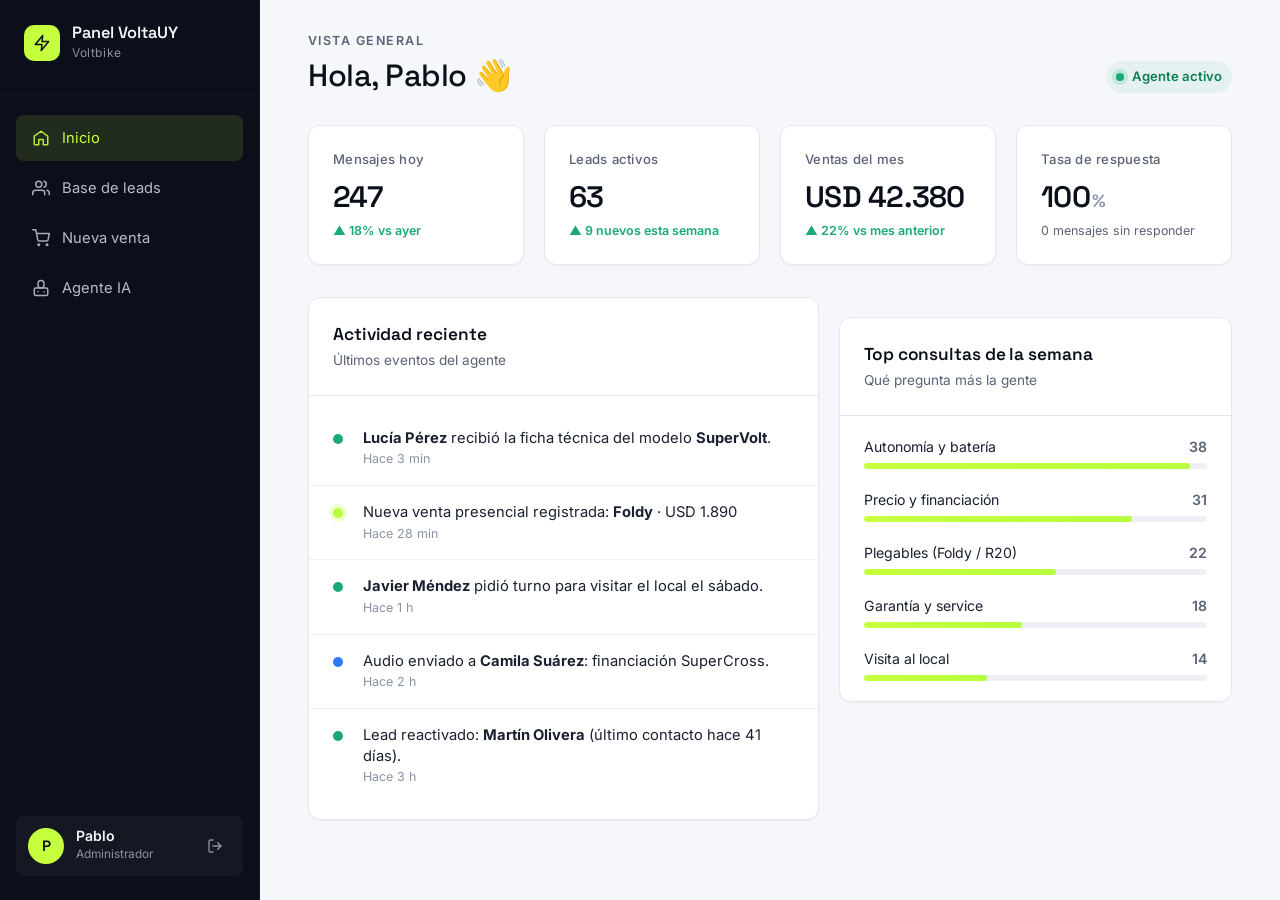
==== commit f390f82e: "Saco Conversaciones y agrego logo Voltbike en el login Las conversaciones se van a controlar desde e" ====
--- a/panel.html
+++ b/panel.html
@@ -37,11 +37,6 @@
         <button type="button" class="nav__item is-active" data-view="inicio">
           <svg viewBox="0 0 24 24" fill="none" stroke="currentColor" stroke-width="2" stroke-linecap="round" stroke-linejoin="round"><path d="M3 9.5 12 3l9 6.5V20a1 1 0 0 1-1 1h-5v-7h-6v7H4a1 1 0 0 1-1-1z"/></svg>
           <span>Inicio</span>
-        </button>
-        <button type="button" class="nav__item" data-view="conversaciones">
-          <svg viewBox="0 0 24 24" fill="none" stroke="currentColor" stroke-width="2" stroke-linecap="round" stroke-linejoin="round"><path d="M21 11.5a8.38 8.38 0 0 1-.9 3.8 8.5 8.5 0 0 1-7.6 4.7 8.38 8.38 0 0 1-3.8-.9L3 21l1.9-5.7a8.38 8.38 0 0 1-.9-3.8 8.5 8.5 0 0 1 4.7-7.6 8.38 8.38 0 0 1 3.8-.9h.5a8.48 8.48 0 0 1 8 8v.5z"/></svg>
-          <span>Conversaciones</span>
-          <span class="nav__badge">4</span>
         </button>
         <button type="button" class="nav__item" data-view="leads">
           <svg viewBox="0 0 24 24" fill="none" stroke="currentColor" stroke-width="2" stroke-linecap="round" stroke-linejoin="round"><path d="M17 21v-2a4 4 0 0 0-4-4H5a4 4 0 0 0-4 4v2"/><circle cx="9" cy="7" r="4"/><path d="M23 21v-2a4 4 0 0 0-3-3.87"/><path d="M16 3.13a4 4 0 0 1 0 7.75"/></svg>
@@ -184,159 +179,6 @@
               </li>
             </ul>
           </article>
-        </div>
-      </section>
-
-      <!-- =================================================
-           VIEW: CONVERSACIONES
-           ================================================= -->
-      <section class="view" data-view="conversaciones">
-        <header class="view__head">
-          <div>
-            <p class="view__crumb">WhatsApp · en vivo</p>
-            <h1 class="view__title">Conversaciones</h1>
-          </div>
-          <div class="view__head-right">
-            <span class="status status--ok"><span class="status__dot"></span> El agente está atendiendo</span>
-          </div>
-        </header>
-
-        <div class="chats">
-
-          <!-- chat list -->
-          <aside class="chats__list">
-            <div class="chats__search">
-              <svg viewBox="0 0 24 24" fill="none" stroke="currentColor" stroke-width="2" stroke-linecap="round" stroke-linejoin="round"><circle cx="11" cy="11" r="8"/><line x1="21" y1="21" x2="16.65" y2="16.65"/></svg>
-              <input type="text" placeholder="Buscar conversación..." />
-            </div>
-
-            <button type="button" class="chat is-active" data-chat="lucia">
-              <div class="chat__avatar" style="background:#FCE3B4;color:#7B4A00">LP</div>
-              <div class="chat__body">
-                <div class="chat__top"><span class="chat__name">Lucía Pérez</span><span class="chat__time">14:02</span></div>
-                <p class="chat__preview">Perfecto, ¿la SuperVolt tiene autonomía...</p>
-              </div>
-              <span class="chat__badge">2</span>
-            </button>
-
-            <button type="button" class="chat" data-chat="javier">
-              <div class="chat__avatar" style="background:#D7F1FF;color:#0B5A82">JM</div>
-              <div class="chat__body">
-                <div class="chat__top"><span class="chat__name">Javier Méndez</span><span class="chat__time">13:48</span></div>
-                <p class="chat__preview">Buenísimo, paso el sábado por el local.</p>
-              </div>
-            </button>
-
-            <button type="button" class="chat" data-chat="camila">
-              <div class="chat__avatar" style="background:#E5E0FF;color:#3B2A8C">CS</div>
-              <div class="chat__body">
-                <div class="chat__top"><span class="chat__name">Camila Suárez</span><span class="chat__time">13:21</span></div>
-                <p class="chat__preview">🎙️ Audio enviado · financiación</p>
-              </div>
-            </button>
-
-            <button type="button" class="chat" data-chat="martin">
-              <div class="chat__avatar" style="background:#FFE0E0;color:#8A1A1A">MO</div>
-              <div class="chat__body">
-                <div class="chat__top"><span class="chat__name">Martín Olivera</span><span class="chat__time">12:55</span></div>
-                <p class="chat__preview">Sí, sigo interesado en la Grace.</p>
-              </div>
-            </button>
-
-            <button type="button" class="chat" data-chat="sofia">
-              <div class="chat__avatar" style="background:#E0F4DD;color:#1F5C18">SR</div>
-              <div class="chat__body">
-                <div class="chat__top"><span class="chat__name">Sofía Ramos</span><span class="chat__time">12:30</span></div>
-                <p class="chat__preview">¿La Plegable R20 viene en negro?</p>
-              </div>
-            </button>
-
-            <button type="button" class="chat" data-chat="diego">
-              <div class="chat__avatar" style="background:#F4E4D9;color:#7A4218">DV</div>
-              <div class="chat__body">
-                <div class="chat__top"><span class="chat__name">Diego Vázquez</span><span class="chat__time">11:42</span></div>
-                <p class="chat__preview">Listo, espero la confirmación.</p>
-              </div>
-            </button>
-
-            <button type="button" class="chat" data-chat="ana">
-              <div class="chat__avatar" style="background:#DFEEFF;color:#1A4480">AT</div>
-              <div class="chat__body">
-                <div class="chat__top"><span class="chat__name">Ana Torres</span><span class="chat__time">10:08</span></div>
-                <p class="chat__preview">Gracias por la info, lo pienso y aviso.</p>
-              </div>
-            </button>
-          </aside>
-
-          <!-- chat detail -->
-          <section class="chats__view">
-            <header class="chats__head">
-              <div class="chats__head-info">
-                <div class="chat__avatar chat__avatar--lg" style="background:#FCE3B4;color:#7B4A00">LP</div>
-                <div>
-                  <p class="chats__name" id="chatName">Lucía Pérez</p>
-                  <p class="chats__phone" id="chatPhone">+598 99 412 380 · en conversación</p>
-                </div>
-              </div>
-              <div class="chats__head-actions">
-                <button type="button" class="btn btn--ghost" id="takeControlBtn">
-                  <svg viewBox="0 0 24 24" fill="none" stroke="currentColor" stroke-width="2" stroke-linecap="round" stroke-linejoin="round"><rect x="6" y="4" width="4" height="16"/><rect x="14" y="4" width="4" height="16"/></svg>
-                  Pausar agente
-                </button>
-              </div>
-            </header>
-
-            <div class="chats__banner" id="chatBanner">
-              <svg viewBox="0 0 24 24" fill="none" stroke="currentColor" stroke-width="2" stroke-linecap="round" stroke-linejoin="round"><circle cx="12" cy="12" r="10"/><polyline points="12 6 12 12 16 14"/></svg>
-              <span>El agente IA está respondiendo esta conversación automáticamente.</span>
-            </div>
-
-            <div class="chats__stream" id="chatStream">
-              <div class="bubble bubble--in">
-                <p>Hola! Vi la SuperVolt en su web, ¿qué autonomía real tiene?</p>
-                <span class="bubble__time">13:54</span>
-              </div>
-              <div class="bubble bubble--out bubble--ai">
-                <span class="bubble__tag">Agente IA</span>
-                <p>¡Hola Lucía! 👋 La SuperVolt rinde entre 40 y 55 km dependiendo del modo (eco / sport) y el peso del rider. Tiene batería de 48V y motor 350W.</p>
-                <span class="bubble__time">13:54</span>
-              </div>
-              <div class="bubble bubble--in">
-                <p>¿Y la financiación? Estoy en Montevideo.</p>
-                <span class="bubble__time">13:57</span>
-              </div>
-              <div class="bubble bubble--out bubble--ai">
-                <span class="bubble__tag">Agente IA</span>
-                <p>Te paso un audio breve con las opciones que tenemos hoy 👇</p>
-                <span class="bubble__time">13:57</span>
-              </div>
-              <div class="bubble bubble--out bubble--ai bubble--audio">
-                <span class="bubble__tag">Agente IA · audio</span>
-                <div class="audio">
-                  <button class="audio__play" type="button" aria-label="Reproducir">
-                    <svg viewBox="0 0 24 24" fill="currentColor"><polygon points="6 4 20 12 6 20 6 4"/></svg>
-                  </button>
-                  <div class="audio__wave" aria-hidden="true">
-                    <span></span><span></span><span></span><span></span><span></span><span></span><span></span><span></span><span></span><span></span><span></span><span></span><span></span><span></span><span></span><span></span><span></span><span></span>
-                  </div>
-                  <span class="audio__time">0:48</span>
-                </div>
-                <span class="bubble__time">13:58</span>
-              </div>
-              <div class="bubble bubble--in">
-                <p>Perfecto, ¿la SuperVolt tiene autonomía suficiente para venir desde Carrasco al Centro?</p>
-                <span class="bubble__time">14:02</span>
-              </div>
-            </div>
-
-            <footer class="chats__compose">
-              <input type="text" placeholder="Escribir mensaje (al enviar, el agente queda en pausa)..." />
-              <button type="button" class="btn btn--primary">
-                <svg viewBox="0 0 24 24" fill="none" stroke="currentColor" stroke-width="2" stroke-linecap="round" stroke-linejoin="round"><line x1="22" y1="2" x2="11" y2="13"/><polygon points="22 2 15 22 11 13 2 9 22 2"/></svg>
-                Enviar
-              </button>
-            </footer>
-          </section>
         </div>
       </section>
 
--- a/styles.css
+++ b/styles.css
@@ -116,6 +116,25 @@
   margin-bottom: var(--s-2);
 }
 .login__sub { color: #8A92A6; font-size: 0.9rem; margin-bottom: var(--s-7); }
+.login__photo {
+  width: 104px;
+  height: 104px;
+  margin: 0 auto var(--s-6);
+  border-radius: 50%;
+  overflow: hidden;
+  background: #1A2030;
+  box-shadow:
+    0 0 0 4px rgba(198, 255, 61, 0.18),
+    0 0 0 1px rgba(255, 255, 255, 0.06) inset,
+    0 18px 40px -16px rgba(0, 0, 0, 0.55);
+  display: block;
+}
+.login__photo img {
+  width: 100%;
+  height: 100%;
+  object-fit: cover;
+  display: block;
+}
 .user-tile {
   width: 100%;
   display: grid;
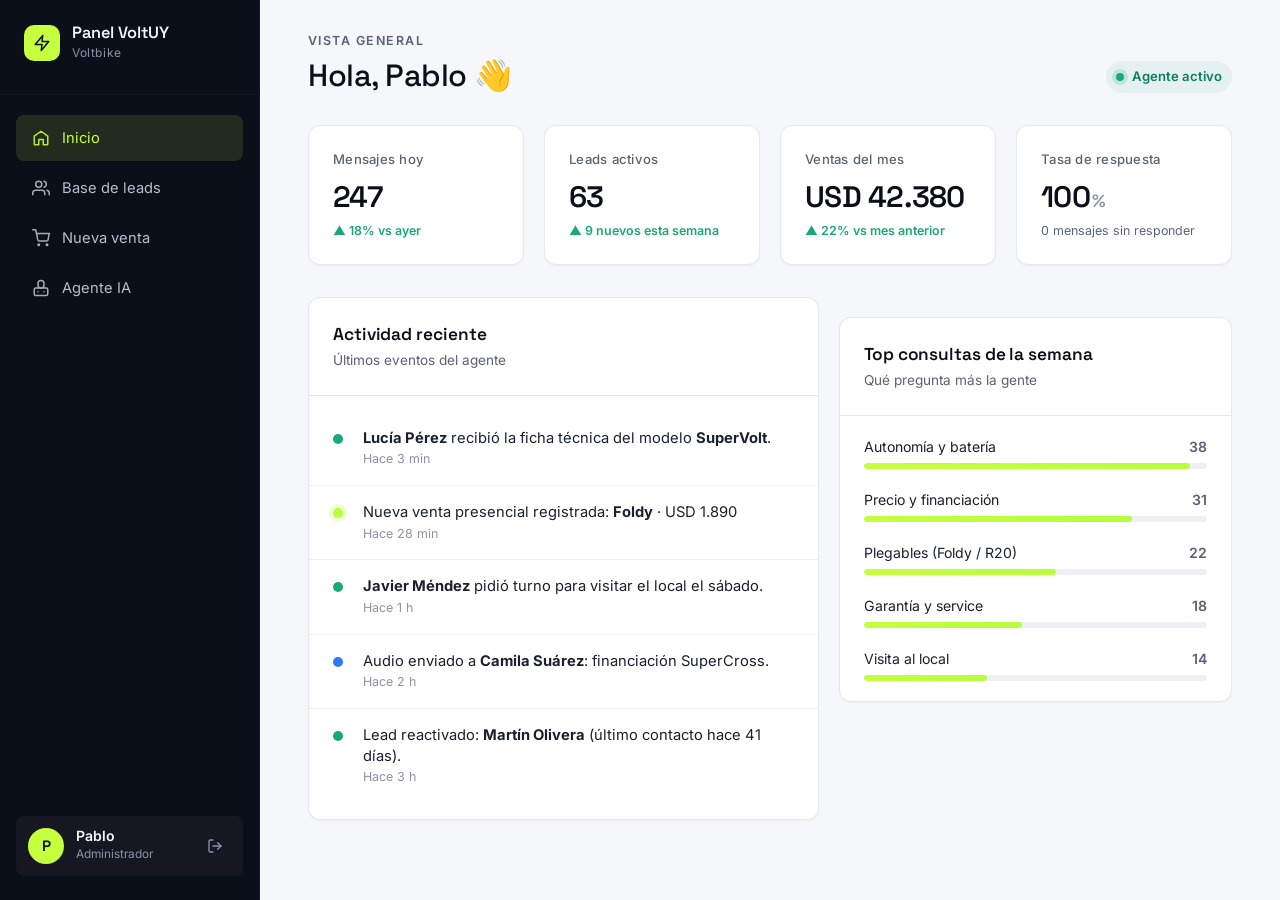
==== commit 25989e70: "Corrijo el nombre: Panel VoltUY (no VoltaUY) Reemplazado en title, branding del sidebar, login tag, " ====
--- a/panel.html
+++ b/panel.html
@@ -4,7 +4,7 @@
   <meta charset="UTF-8" />
   <meta name="viewport" content="width=device-width, initial-scale=1.0" />
   <meta name="robots" content="noindex, nofollow" />
-  <title>Panel VoltaUY</title>
+  <title>Panel VoltUY</title>
 
   <link rel="preconnect" href="https://fonts.googleapis.com" />
   <link rel="preconnect" href="https://fonts.gstatic.com" crossorigin />
@@ -28,7 +28,7 @@
           </svg>
         </div>
         <div>
-          <p class="sidebar__brand-name">Panel VoltaUY</p>
+          <p class="sidebar__brand-name">Panel VoltUY</p>
           <p class="sidebar__brand-sub">Voltbike</p>
         </div>
       </div>
@@ -312,7 +312,7 @@
           </header>
           <ul class="audios">
             <li>
-              <div class="audios__info"><b>Presentación VoltaUY</b> · 35s</div>
+              <div class="audios__info"><b>Presentación VoltUY</b> · 35s</div>
               <button class="btn btn--ghost btn--sm"><svg viewBox="0 0 24 24" fill="currentColor"><polygon points="6 4 20 12 6 20 6 4"/></svg> Reproducir</button>
             </li>
             <li>
--- a/styles.css
+++ b/styles.css
@@ -1,5 +1,5 @@
 /* ============================================================
-   Panel VoltaUY — demo
+   Panel VoltUY — demo
    ============================================================ */
 
 :root {
@@ -117,21 +117,29 @@
 }
 .login__sub { color: #8A92A6; font-size: 0.9rem; margin-bottom: var(--s-7); }
 .login__photo {
-  width: 104px;
-  height: 104px;
-  margin: 0 auto var(--s-6);
+  width: 72px;
+  height: 72px;
+  min-width: 72px;
+  min-height: 72px;
+  max-width: 72px;
+  max-height: 72px;
+  margin: 0 auto var(--s-5);
   border-radius: 50%;
   overflow: hidden;
   background: #1A2030;
   box-shadow:
-    0 0 0 4px rgba(198, 255, 61, 0.18),
-    0 0 0 1px rgba(255, 255, 255, 0.06) inset,
-    0 18px 40px -16px rgba(0, 0, 0, 0.55);
-  display: block;
+    0 0 0 3px rgba(198, 255, 61, 0.16),
+    0 10px 24px -10px rgba(0, 0, 0, 0.5);
+  display: flex;
+  align-items: center;
+  justify-content: center;
+  flex-shrink: 0;
 }
 .login__photo img {
-  width: 100%;
-  height: 100%;
+  width: 72px;
+  height: 72px;
+  max-width: 72px;
+  max-height: 72px;
   object-fit: cover;
   display: block;
 }
